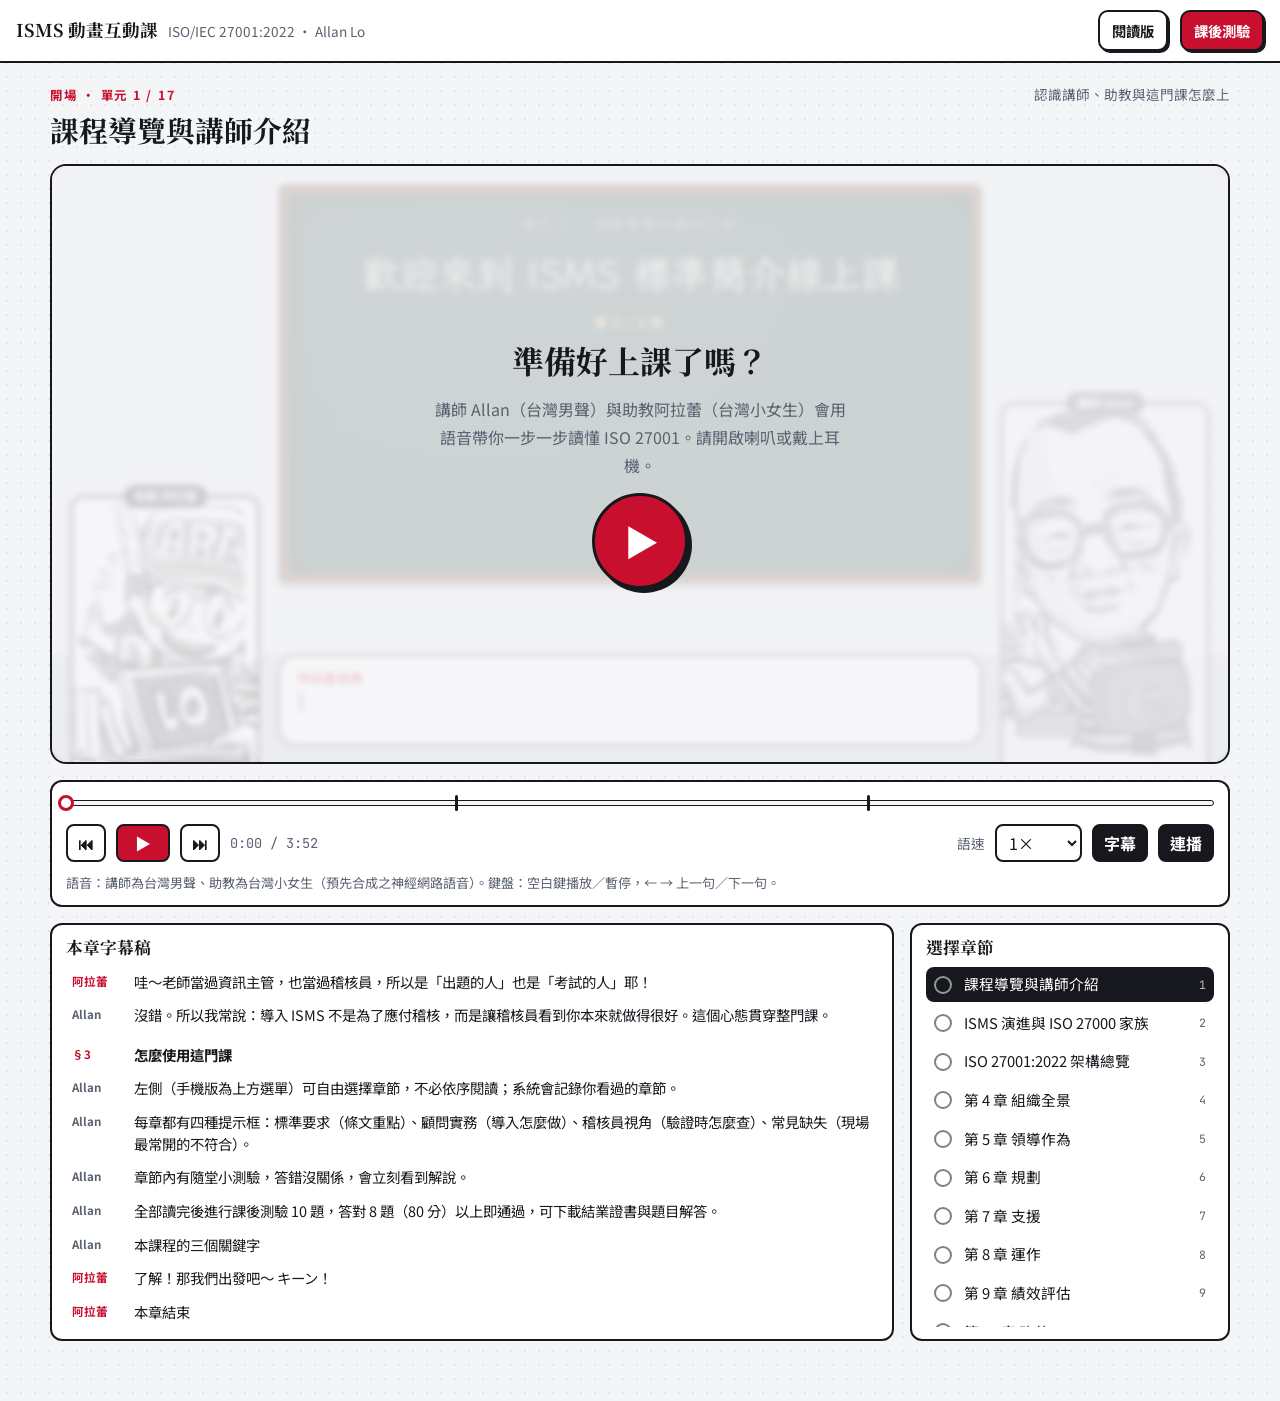
==== play.html @ ee37f7eb "新增動畫互動版：台灣男聲講師與小女生助教語音導讀 - play.html：教室舞台、黑板逐列動畫、角色說話動作與印章效果 - 預先合成 zh-TW 神經網路語音（講師 YunJhe、助教 HsiaoY" ====
<!doctype html>
<html lang="zh-Hant-TW">
<head>
<meta charset="utf-8">
<meta name="viewport" content="width=device-width, initial-scale=1, viewport-fit=cover">
<title>ISMS 動畫互動課</title>
<meta name="description" content="ISO/IEC 27001:2022 動畫互動課：Allan 講師（台灣男聲）與助教阿拉蕾（台灣小女生）語音導讀，黑板動畫逐步講解，含隨堂測驗。">
<link rel="preconnect" href="https://fonts.googleapis.com">
<link rel="preconnect" href="https://fonts.gstatic.com" crossorigin>
<link rel="stylesheet" href="https://fonts.googleapis.com/css2?family=Noto+Sans+TC:wght@400;500;700&family=Noto+Serif+TC:wght@700;900&family=LXGW+WenKai+TC&family=JetBrains+Mono:wght@500;700&display=swap">
<link rel="stylesheet" href="css/style.css">
<link rel="stylesheet" href="css/play.css">
</head>
<body>
<header class="topbar">
  <a class="brand" href="index.html"><b>ISMS 動畫互動課</b><span>ISO/IEC 27001:2022 · Allan Lo</span></a>
  <div class="grow"></div>
  <a class="btn small" href="index.html" id="readLink">閱讀版</a>
  <a class="btn small primary" href="index.html#quiz" id="quizLink">課後測驗</a>
</header>
<main class="play-main">
  <div class="play-wrap">
    <div class="play-head">
      <div><div class="eyebrow" id="chapEyebrow">單元</div><h1 id="chapTitle">載入中…</h1></div>
      <span class="note" id="chapSub"></span>
    </div>

    <section class="stage" id="stage" aria-label="動畫教室">
      <div class="actor R quiet" id="actorR">
        <span class="name">助教 阿拉蕾</span>
        <div class="frame"><img src="assets/arale.webp" alt="助教阿拉蕾" width="375" height="540"></div>
        <div class="waves" aria-hidden="true"><i></i><i></i><i></i></div>
      </div>
      <div class="board" id="board" aria-live="polite"></div>
      <div class="actor A quiet" id="actorA">
        <span class="name">講師 Allan</span>
        <div class="frame"><img src="assets/allan.webp" alt="Allan 講師" width="570" height="1000"></div>
        <div class="waves" aria-hidden="true"><i></i><i></i><i></i></div>
      </div>
      <div class="bubble-zone"><div class="speech R" id="speech"><span class="who" id="speechWho">阿拉蕾</span><span class="txt" id="speechTxt"></span></div></div>
      <div class="cover" id="cover">
        <h2 id="coverTitle">準備好上課了嗎？</h2>
        <p id="coverText">講師 Allan（台灣男聲）與助教阿拉蕾（台灣小女生）會用語音帶你一步一步讀懂 ISO 27001。請開啟喇叭或戴上耳機。</p>
        <button class="big-play" id="coverPlay" aria-label="開始播放">▶</button>
      </div>
    </section>

    <section class="controls" aria-label="播放控制">
      <div class="timeline" id="timeline" role="slider" aria-label="播放進度" tabindex="0" aria-valuemin="0" aria-valuemax="100" aria-valuenow="0">
        <div class="track"></div><div class="fill" id="tlFill"></div><div id="tlTicks"></div><div class="knob" id="tlKnob"></div>
      </div>
      <div class="ctl-row">
        <button class="ctl" id="btnPrev" title="上一句（←）" aria-label="上一句">⏮</button>
        <button class="ctl play" id="btnPlay" title="播放／暫停（空白鍵）" aria-label="播放">▶</button>
        <button class="ctl" id="btnNext" title="下一句（→）" aria-label="下一句">⏭</button>
        <span class="time" id="timeText">0:00 / 0:00</span>
        <span class="grow"></span>
        <label class="hide-sm note" for="speed">語速</label>
        <select id="speed" aria-label="語速"><option value="0.8">0.8×</option><option value="1" selected>1×</option><option value="1.25">1.25×</option><option value="1.5">1.5×</option><option value="1.75">1.75×</option></select>
        <button class="ctl on" id="btnSub" aria-pressed="true" title="字幕">字幕</button>
        <button class="ctl on" id="btnAuto" aria-pressed="true" title="自動播放下一章">連播</button>
      </div>
      <p class="mode-note" id="modeNote"></p>
    </section>

    <div class="lower">
      <section class="panel"><h2>本章字幕稿</h2><div class="transcript" id="transcript"></div></section>
      <section class="panel"><h2>選擇章節</h2><div class="chap-list" id="chapList"></div></section>
    </div>
  </div>
</main>

<script src="js/content-1.js"></script>
<script src="js/content-2.js"></script>
<script src="js/content-3.js"></script>
<script src="js/play-script.js"></script>
<script src="audio/cues.js"></script>
<script src="js/play.js"></script>
</body>
</html>
---- css/style.css ----
/* 版面：左側章節目錄 + 右側課程內容；手機版目錄收合為抽屜。
   風格：漫畫分鏡框（墨線、網點）+ 驗證印章紅。 */
:root {
  --paper: #f4f5f7;
  --surface: #ffffff;
  --ink: #16181d;
  --muted: #5a6170;
  --rule: #d7dbe2;
  --dots: rgba(22, 24, 29, 0.07);
  --seal: #c8102e;
  --seal-soft: #fbe9ec;
  --teal: #0d6e66;
  --teal-soft: #e3f3f1;
  --amber: #a85107;
  --amber-soft: #fbf0e3;
  --indigo: #3a35a0;
  --indigo-soft: #ebeafb;
  --ok: #157a3c;
  --ok-soft: #e4f4ea;
  --bubble-a: #ffffff;
  --bubble-r: #fff4f6;
  --font-body: "Noto Sans TC", "PingFang TC", "Microsoft JhengHei", system-ui, sans-serif;
  --font-display: "Noto Serif TC", "Songti TC", "PMingLiU", serif;
  --font-hand: "LXGW WenKai TC", "Noto Sans TC", "Microsoft JhengHei", sans-serif;
  --font-mono: "JetBrains Mono", ui-monospace, Menlo, Consolas, monospace;
  --radius: 10px;
  --side: 300px;
  --top: env(safe-area-inset-top, 0px);
}
@media (prefers-color-scheme: dark) {
  :root:not([data-theme="light"]) {
    --paper: #111317; --surface: #1a1d23; --ink: #eceef2; --muted: #a2a9b6; --rule: #2e333c;
    --dots: rgba(236, 238, 242, 0.05);
    --seal: #ff5b6f; --seal-soft: #3a1b21; --teal: #3fcfbf; --teal-soft: #142e2c;
    --amber: #f5a524; --amber-soft: #352816; --indigo: #a9b2ff; --indigo-soft: #23244a;
    --ok: #4ade80; --ok-soft: #15301f; --bubble-a: #20242b; --bubble-r: #2b1f24;
    color-scheme: dark;
  }
}
:root[data-theme="dark"] {
  --paper: #111317; --surface: #1a1d23; --ink: #eceef2; --muted: #a2a9b6; --rule: #2e333c;
  --dots: rgba(236, 238, 242, 0.05);
  --seal: #ff5b6f; --seal-soft: #3a1b21; --teal: #3fcfbf; --teal-soft: #142e2c;
  --amber: #f5a524; --amber-soft: #352816; --indigo: #a9b2ff; --indigo-soft: #23244a;
  --ok: #4ade80; --ok-soft: #15301f; --bubble-a: #20242b; --bubble-r: #2b1f24;
  color-scheme: dark;
}

* { box-sizing: border-box; }
[hidden] { display: none !important; }
html, body { margin: 0; }
body {
  background: var(--paper);
  background-image: radial-gradient(var(--dots) 1px, transparent 1.2px);
  background-size: 14px 14px;
  color: var(--ink);
  font: 16px/1.75 var(--font-body);
  -webkit-text-size-adjust: 100%;
}
a { color: var(--seal); }
img { max-width: 100%; }
button { font: inherit; color: inherit; }
:focus-visible { outline: 3px solid var(--seal); outline-offset: 2px; }
h1, h2, h3 { font-family: var(--font-display); text-wrap: balance; line-height: 1.3; margin: 0; }
.mono { font-family: var(--font-mono); font-variant-numeric: tabular-nums; }

/* 頂部列 */
.topbar {
  position: sticky; top: var(--top); z-index: 30;
  display: flex; align-items: center; gap: 12px;
  padding: 10px 16px; background: var(--surface); border-bottom: 2px solid var(--ink);
}
.brand { display: flex; align-items: baseline; gap: 10px; min-width: 0; text-decoration: none; color: var(--ink); }
.brand b { font-family: var(--font-display); font-size: 1.1rem; white-space: nowrap; }
.brand span { color: var(--muted); font-size: .85rem; white-space: nowrap; overflow: hidden; text-overflow: ellipsis; }
.topbar .grow { flex: 1; }
.progress { display: flex; align-items: center; gap: 8px; font-size: .85rem; color: var(--muted); }
.progress .bar { width: 120px; height: 8px; border: 1.5px solid var(--ink); border-radius: 99px; overflow: hidden; background: var(--paper); }
.progress .bar i { display: block; height: 100%; background: var(--seal); width: 0; transition: width .4s; }
.topbar .btn, .menu-btn { white-space: nowrap; }
.menu-btn { display: none; border: 2px solid var(--ink); background: var(--surface); border-radius: 8px; padding: 4px 10px; cursor: pointer; }

/* 主框架 */
.shell { display: grid; grid-template-columns: var(--side) minmax(0, 1fr); min-height: calc(100vh - 56px); }
.side {
  border-right: 2px solid var(--ink); background: var(--surface);
  padding: 16px 12px 40px; position: sticky; top: calc(var(--top) + 56px);
  height: calc(100vh - 56px - var(--top)); overflow-y: auto;
}
.side h4 { margin: 18px 8px 6px; font-size: .75rem; letter-spacing: .12em; color: var(--muted); font-weight: 700; }
.side h4:first-child { margin-top: 0; }
.nav-item {
  display: grid; grid-template-columns: 22px minmax(0, 1fr) auto; gap: 8px; align-items: center;
  width: 100%; text-align: left; padding: 7px 8px; border: 0; background: none; border-radius: 8px;
  cursor: pointer; font-size: .92rem; line-height: 1.4;
}
.nav-item:hover { background: var(--paper); }
.nav-item[aria-current="true"] { background: var(--ink); color: var(--surface); }
.nav-item .dot { width: 18px; height: 18px; border-radius: 50%; border: 2px solid currentColor; display: grid; place-items: center; font-size: 11px; opacity: .55; }
.nav-item.done .dot { background: var(--ok); border-color: var(--ok); color: #fff; opacity: 1; }
.nav-item small { color: var(--muted); font-family: var(--font-mono); font-size: .72rem; }
.nav-item[aria-current="true"] small { color: inherit; opacity: .7; }
.nav-quiz { margin-top: 14px; border: 2px solid var(--seal); color: var(--seal); font-weight: 700; }
.nav-quiz[aria-current="true"] { background: var(--seal); color: #fff; border-color: var(--seal); }

.main { min-width: 0; padding-inline: 16px; padding-block: 28px 80px; }
.wrap { max-width: 880px; margin: 0 auto; display: grid; gap: 28px; }

/* 首頁 hero */
.hero {
  position: relative; display: grid; grid-template-columns: 170px minmax(0, 1fr) 220px; gap: 20px; align-items: end;
  background: var(--surface); border: 2.5px solid var(--ink); border-radius: 14px; padding: 24px 22px 0; overflow: hidden;
}
.hero .who { display: grid; justify-items: center; gap: 4px; }
.hero .who img { display: block; background: #fff; border: 2px solid var(--ink); border-bottom: 0; border-radius: 12px 12px 0 0; }
.hero .who figcaption { font-size: .8rem; color: var(--muted); padding-bottom: 8px; order: -1; font-family: var(--font-hand); }
.hero .copy { padding-bottom: 26px; display: grid; gap: 12px; }
.eyebrow { font-size: .78rem; letter-spacing: .14em; color: var(--seal); font-weight: 700; }
.hero h1 { font-size: clamp(1.6rem, 3.6vw, 2.4rem); }
.hero p { margin: 0; color: var(--muted); }
.stats { display: flex; flex-wrap: wrap; gap: 8px 18px; font-size: .9rem; }
.stats b { font-family: var(--font-mono); font-size: 1.1rem; }
.btn {
  display: inline-flex; align-items: center; justify-content: center; gap: 6px;
  padding: 10px 18px; border-radius: 10px; border: 2px solid var(--ink); background: var(--surface);
  cursor: pointer; font-weight: 700; text-decoration: none; color: var(--ink); box-shadow: 3px 3px 0 var(--ink);
  transition: transform .08s, box-shadow .08s;
}
.btn:hover { transform: translate(-1px, -1px); box-shadow: 4px 4px 0 var(--ink); }
.btn:active { transform: translate(2px, 2px); box-shadow: 1px 1px 0 var(--ink); }
.btn.primary { background: var(--seal); border-color: var(--ink); color: #fff; }
.btn.small { padding: 6px 12px; font-size: .9rem; box-shadow: 2px 2px 0 var(--ink); }
.btn:disabled { opacity: .5; cursor: not-allowed; }
.row { display: flex; flex-wrap: wrap; gap: 12px; align-items: center; }

.grid-cards { display: grid; grid-template-columns: repeat(auto-fill, minmax(240px, 1fr)); gap: 14px; }
.card {
  text-align: left; display: grid; gap: 6px; align-content: start;
  background: var(--surface); border: 2px solid var(--ink); border-radius: var(--radius); padding: 14px 16px;
  cursor: pointer; min-width: 0;
}
.card:hover { background: var(--paper); }
.card .meta { display: flex; justify-content: space-between; gap: 8px; font-size: .78rem; color: var(--muted); }
.card .meta .tag { color: var(--seal); font-weight: 700; letter-spacing: .08em; }
.card h3 { font-size: 1.05rem; }
.card p { margin: 0; font-size: .86rem; color: var(--muted); line-height: 1.55; }
.card.done { border-color: var(--ok); }
.card.done .meta span:last-child::before { content: "✓ 已讀 · "; color: var(--ok); font-weight: 700; }
.section-title { display: flex; align-items: baseline; justify-content: space-between; gap: 12px; flex-wrap: wrap; }
.section-title h2 { font-size: 1.35rem; }

/* 章節頁 */
.chapter-head { display: grid; gap: 8px; padding-bottom: 16px; border-bottom: 2.5px solid var(--ink); }
.chapter-head h1 { font-size: clamp(1.5rem, 3.2vw, 2.1rem); }
.chapter-head p { margin: 0; color: var(--muted); }
.toc { display: flex; flex-wrap: wrap; gap: 6px; }
.toc a { font-size: .82rem; text-decoration: none; color: var(--ink); border: 1.5px solid var(--rule); border-radius: 99px; padding: 2px 10px; background: var(--surface); }
.toc a:hover { border-color: var(--ink); }
.sec { display: grid; gap: 16px; scroll-margin-top: 80px; }
.sec > h2 { font-size: 1.3rem; display: flex; gap: 10px; align-items: baseline; }
.sec > h2 .no { font-family: var(--font-mono); font-size: .8rem; color: var(--surface); background: var(--ink); padding: 1px 7px; border-radius: 5px; position: relative; top: -3px; }
.p { margin: 0; max-width: 68ch; }
.list { margin: 0; padding-left: 1.3em; display: grid; gap: 6px; }

/* 對話 */
.say { display: grid; gap: 12px; align-items: end; grid-template-columns: 76px minmax(0, 1fr); }
.say.A { grid-template-columns: minmax(0, 1fr) 76px; }
.say .face {
  width: 76px; height: 100px; border: 2px solid var(--ink); border-radius: 10px; background: #fff; overflow: hidden; position: relative;
}
.say .face img { width: 100%; height: 100%; object-fit: cover; object-position: top center; display: block; }
.say .face b {
  position: absolute; left: 0; right: 0; bottom: 0; font-size: .68rem; text-align: center; background: var(--ink); color: #fff;
  font-family: var(--font-body); line-height: 1.6; font-weight: 700;
}
.say.A .face { order: 2; }
.say .bubble {
  position: relative; border: 2px solid var(--ink); border-radius: 16px; padding: 10px 16px; font-family: var(--font-hand);
  font-size: 1.05rem; line-height: 1.7; background: var(--bubble-a); justify-self: end; max-width: 62ch; margin-bottom: 14px;
}
.say.R .bubble { background: var(--bubble-r); justify-self: start; }
.say .bubble::after {
  content: ""; position: absolute; bottom: 10px; width: 14px; height: 14px; background: inherit;
  border: 2px solid var(--ink); border-top: 0; border-right: 0;
}
.say.A .bubble::after { right: -9px; transform: rotate(-135deg); }
.say.R .bubble::after { left: -9px; transform: rotate(45deg); }
.say .bubble b { color: var(--seal); }

/* 標準條文框 */
.std { border: 2px solid var(--ink); border-radius: var(--radius); background: var(--surface); overflow: hidden; }
.std header { display: flex; gap: 10px; align-items: center; padding: 8px 14px; background: var(--ink); color: var(--surface); font-weight: 700; font-size: .92rem; }
.std header .lbl { font-size: .7rem; letter-spacing: .14em; border: 1.5px solid currentColor; padding: 0 6px; border-radius: 4px; }
.std ol { margin: 0; padding: 12px 16px 12px 2.2em; display: grid; gap: 6px; }

/* 提示框 */
.tip { border: 2px solid var(--c); border-radius: var(--radius); background: var(--bg); padding: 12px 16px 14px; display: grid; gap: 6px; }
.tip .t { display: flex; gap: 8px; align-items: center; font-weight: 700; color: var(--c); }
.tip .t .lbl { font-size: .7rem; letter-spacing: .12em; background: var(--c); color: var(--surface); padding: 1px 8px; border-radius: 4px; }
.tip .t img { width: 28px; height: 28px; border-radius: 50%; object-fit: cover; object-position: top; border: 1.5px solid var(--c); background: #fff; }
.tip .body ul, .tip .body ol { margin: 4px 0 0; padding-left: 1.3em; display: grid; gap: 4px; }
.tip.consult { --c: var(--teal); --bg: var(--teal-soft); }
.tip.audit { --c: var(--seal); --bg: var(--seal-soft); }
.tip.ng { --c: var(--amber); --bg: var(--amber-soft); }
.tip.key { --c: var(--indigo); --bg: var(--indigo-soft); }

/* 表格 */
.tbl { overflow-x: auto; border: 2px solid var(--ink); border-radius: var(--radius); background: var(--surface); }
.tbl table { border-collapse: collapse; width: 100%; font-size: .92rem; line-height: 1.55; }
.tbl th, .tbl td { text-align: left; vertical-align: top; padding: 8px 12px; border-bottom: 1px solid var(--rule); }
.tbl th { background: var(--paper); font-weight: 700; white-space: nowrap; border-bottom: 2px solid var(--ink); }
.tbl tr:last-child td { border-bottom: 0; }
.tbl td:first-child { font-weight: 600; }
.tbl.ctrl td:first-child { font-family: var(--font-mono); white-space: nowrap; font-weight: 700; }
.chip { display: inline-block; font-size: .68rem; font-weight: 700; padding: 0 6px; border-radius: 4px; background: var(--seal); color: #fff; margin-left: 6px; vertical-align: 2px; letter-spacing: .05em; font-family: var(--font-body); }

/* 隨堂測驗 */
.check { border: 2px dashed var(--ink); border-radius: var(--radius); padding: 14px 16px; display: grid; gap: 10px; background: var(--surface); }
.check .q { font-weight: 700; display: flex; gap: 8px; }
.check .q .lbl { flex: none; font-size: .7rem; letter-spacing: .1em; background: var(--ink); color: var(--surface); padding: 2px 8px; border-radius: 4px; height: fit-content; margin-top: 3px; }
.opts { display: grid; gap: 8px; }
.opt {
  text-align: left; border: 2px solid var(--rule); background: var(--surface); border-radius: 8px; padding: 8px 12px; cursor: pointer;
  display: grid; grid-template-columns: 26px minmax(0, 1fr); gap: 8px; align-items: start; line-height: 1.5;
}
.opt:hover { border-color: var(--ink); }
.opt .k { font-family: var(--font-mono); font-weight: 700; width: 24px; height: 24px; border: 1.5px solid currentColor; border-radius: 50%; display: grid; place-items: center; font-size: .78rem; }
.opt.sel { border-color: var(--ink); background: var(--paper); }
.opt.right { border-color: var(--ok); background: var(--ok-soft); }
.opt.wrong { border-color: var(--seal); background: var(--seal-soft); }
.exp { padding: 10px 12px; border-radius: 8px; background: var(--paper); font-size: .92rem; }
.exp b.ok { color: var(--ok); }
.exp b.no { color: var(--seal); }

.pager { display: flex; justify-content: space-between; gap: 12px; flex-wrap: wrap; padding-top: 20px; border-top: 2px solid var(--ink); }
.pager .btn { max-width: 100%; }

/* 測驗 */
.quiz-intro { display: grid; grid-template-columns: 120px minmax(0, 1fr); gap: 18px; align-items: center; background: var(--surface); border: 2.5px solid var(--ink); border-radius: 14px; padding: 18px; }
.quiz-intro img { border: 2px solid var(--ink); border-radius: 10px; background: #fff; display: block; }
.qcard { background: var(--surface); border: 2px solid var(--ink); border-radius: var(--radius); padding: 16px; display: grid; gap: 10px; }
.qcard .qn { font-family: var(--font-mono); font-size: .8rem; color: var(--muted); }
.qcard .qq { font-weight: 700; font-size: 1.02rem; }
.result { border: 3px solid var(--c); background: var(--bg); border-radius: 14px; padding: 18px; display: grid; grid-template-columns: 110px minmax(0, 1fr); gap: 16px; align-items: center; }
.result.pass { --c: var(--ok); --bg: var(--ok-soft); }
.result.fail { --c: var(--seal); --bg: var(--seal-soft); }
.result img { border: 2px solid var(--ink); border-radius: 10px; background: #fff; display: block; }
.result h2 { color: var(--c); }
.score { font-family: var(--font-mono); font-size: 2.4rem; font-weight: 700; line-height: 1; }

.form { background: var(--surface); border: 2px solid var(--ink); border-radius: var(--radius); padding: 18px; display: grid; gap: 14px; }
.fgrid { display: grid; grid-template-columns: repeat(2, minmax(0, 1fr)); gap: 12px 16px; }
.field { display: grid; gap: 4px; min-width: 0; }
.field label { font-weight: 700; font-size: .9rem; }
.field label i { color: var(--seal); font-style: normal; }
.field input { font: inherit; padding: 9px 12px; border: 2px solid var(--rule); border-radius: 8px; background: var(--paper); color: var(--ink); width: 100%; }
.field input:focus { border-color: var(--ink); outline: none; }
.field input[aria-invalid="true"] { border-color: var(--seal); }
.field .err { color: var(--seal); font-size: .8rem; min-height: 1.2em; }
.cert-box { background: var(--surface); border: 2px solid var(--ink); border-radius: var(--radius); padding: 16px; display: grid; gap: 14px; }
.cert-box img { width: 100%; border: 1px solid var(--rule); display: block; background: #fff; }
.note { font-size: .85rem; color: var(--muted); margin: 0; }
.answers { display: grid; gap: 12px; }
.ans { border: 2px solid var(--rule); border-radius: var(--radius); padding: 12px 14px; background: var(--surface); display: grid; gap: 6px; }
.ans .qq { font-weight: 700; }
.ans ol { margin: 0; padding-left: 1.6em; list-style: upper-alpha; }
.ans li.correct { color: var(--ok); font-weight: 700; }
.ans li.mine:not(.correct) { color: var(--seal); text-decoration: line-through; }
.review-list { display: flex; flex-wrap: wrap; gap: 8px; }

#printArea { display: none; }

/* 手機版 */
@media (max-width: 900px) {
  .shell { grid-template-columns: minmax(0, 1fr); }
  .menu-btn { display: inline-block; }
  .side {
    position: fixed; z-index: 40; left: 0; top: calc(var(--top) + 54px); bottom: 0; height: auto; width: min(320px, 86vw);
    transform: translateX(-102%); transition: transform .25s; box-shadow: 8px 0 0 rgba(0,0,0,.08);
  }
  body.nav-open .side { transform: none; }
  .progress .bar { width: 64px; }
  .brand span { display: none; }
}
@media (max-width: 720px) {
  .hero { grid-template-columns: 1fr 1fr; padding-top: 18px; }
  .hero .copy { grid-column: 1 / -1; grid-row: 1; padding-bottom: 6px; }
  .hero .who img { max-height: 220px; width: auto; }
  .say { grid-template-columns: 58px minmax(0, 1fr); gap: 8px; }
  .say.A { grid-template-columns: minmax(0, 1fr) 58px; }
  .say .face { width: 58px; height: 78px; }
  .say .bubble { font-size: 1rem; }
  .fgrid { grid-template-columns: 1fr; }
  .quiz-intro, .result { grid-template-columns: 80px minmax(0, 1fr); }
  .progress { display: none; }
}
@media (prefers-reduced-motion: reduce) {
  * { transition: none !important; animation: none !important; }
}

/* 列印：只印證書與題解 */
@media print {
  body { background: #fff; color: #000; }
  .topbar, .shell { display: none !important; }
  #printArea { display: block !important; }
  #printArea img { width: 100%; page-break-after: always; }
  #printArea h2 { font-size: 16pt; margin: 0 0 8pt; }
  #printArea .pq { page-break-inside: avoid; margin-bottom: 10pt; font-size: 11pt; }
}
---- css/play.css ----
/* 動畫互動版：教室舞台（黑板 + 左阿拉蕾 + 右 Allan + 對話泡泡），下方播放控制列。
   沿用 style.css 的色彩與字體 token；黑板固定為深綠色系（兩種主題皆同）。 */
:root {
  --board: #1d3b33;
  --board-edge: #6b4a2b;
  --chalk: #f3f1e8;
  --chalk-dim: rgba(243, 241, 232, 0.42);
  --chalk-yellow: #ffe27a;
  --chalk-pink: #ff9db0;
  --chalk-cyan: #8fe3d6;
  --wall: #e9ecf1;
  --floor: #c9ced8;
}
@media (prefers-color-scheme: dark) {
  :root:not([data-theme="light"]) { --wall: #1c2027; --floor: #2a2f38; }
}
:root[data-theme="dark"] { --wall: #1c2027; --floor: #2a2f38; }

.play-main { padding-inline: 16px; padding-block: 20px 60px; }
.play-wrap { max-width: 1180px; margin: 0 auto; display: grid; gap: 16px; }
.play-head { display: flex; flex-wrap: wrap; align-items: baseline; justify-content: space-between; gap: 8px 16px; }
.play-head h1 { font-size: clamp(1.3rem, 2.6vw, 1.8rem); }
.play-head .eyebrow { margin-bottom: 4px; }

/* 舞台 */
.stage {
  position: relative; overflow: hidden; border: 2.5px solid var(--ink); border-radius: 16px;
  background:
    linear-gradient(to bottom, transparent 82%, var(--floor) 82%),
    radial-gradient(var(--dots) 1.2px, transparent 1.4px) 0 0 / 12px 12px,
    var(--wall);
  display: grid; grid-template-columns: 190px minmax(0, 1fr) 210px; grid-template-rows: minmax(0, 1fr) auto;
  gap: 0 18px; padding: 18px 18px 0; min-height: 600px;
}
.board {
  grid-column: 2; grid-row: 1; position: relative; min-width: 0;
  background: radial-gradient(ellipse at 30% 20%, rgba(255,255,255,.06), transparent 60%), var(--board);
  border: 10px solid var(--board-edge); border-radius: 8px; box-shadow: inset 0 0 40px rgba(0,0,0,.35), 0 6px 0 rgba(0,0,0,.15);
  color: var(--chalk); font-family: var(--font-hand); padding: 18px 22px; height: 400px; overflow-y: auto; overflow-x: hidden;
  scrollbar-color: var(--chalk-dim) transparent;
}
.board::after { /* 粉筆槽 */
  content: ""; position: sticky; display: block; bottom: -18px; height: 0;
}
.board-inner { display: grid; gap: 10px; animation: chalkIn .45s ease-out; }
@keyframes chalkIn { from { opacity: 0; clip-path: inset(0 100% 0 0); } to { opacity: 1; clip-path: inset(0 0 0 0); } }
.board .b-tag { font-family: var(--font-body); font-size: .72rem; letter-spacing: .16em; color: var(--chalk-yellow); font-weight: 700; }
.board h2 { font-family: var(--font-hand); font-size: 1.55rem; color: var(--chalk); font-weight: 400; line-height: 1.35; }
.board h3 { font-family: var(--font-hand); font-size: 1.25rem; color: var(--chalk-yellow); font-weight: 400; margin: 0; }
.board p { margin: 0; font-size: 1.12rem; line-height: 1.7; }
.board b { color: var(--chalk-yellow); font-weight: 400; }
.board a { color: var(--chalk-cyan); }
.board ul, .board ol { margin: 0; padding-left: 1.4em; display: grid; gap: 6px; font-size: 1.08rem; line-height: 1.6; }
.rows > * { transition: opacity .3s, color .3s; }
.rows > .future { opacity: .18; }
.rows > .now { color: var(--chalk-yellow); }
.rows > .now b { color: var(--chalk-pink); }
.btable { width: 100%; border-collapse: collapse; font-size: .98rem; line-height: 1.5; }
.btable th { text-align: left; color: var(--chalk-cyan); font-weight: 400; border-bottom: 2px dashed var(--chalk-dim); padding: 4px 8px; }
.btable td { border-bottom: 1px dashed rgba(243,241,232,.18); padding: 5px 8px; vertical-align: top; }
.btable tr.future td { opacity: .18; }
.btable tr.now td { color: var(--chalk-yellow); background: rgba(255, 226, 122, .08); }
.btable tr.now td b { color: var(--chalk-pink); }
.btable td.id { font-family: var(--font-mono); white-space: nowrap; }
.new-chip { font-family: var(--font-body); font-size: .66rem; background: var(--chalk-pink); color: #2a0f16; padding: 0 5px; border-radius: 3px; margin-left: 6px; vertical-align: 2px; }
.btip { border: 2px dashed var(--c); border-radius: 10px; padding: 12px 14px; display: grid; gap: 8px; }
.btip .bt { color: var(--c); font-size: 1.2rem; }
.btip ul, .btip ol { font-size: 1.02rem; }
.btip.consult { --c: var(--chalk-cyan); } .btip.audit { --c: var(--chalk-pink); } .btip.ng { --c: #ffc27a; } .btip.key { --c: var(--chalk-yellow); }
.title-card { min-height: 100%; display: grid; place-content: center; text-align: center; gap: 12px; }
.title-card .chap { font-family: var(--font-body); color: var(--chalk-dim); letter-spacing: .14em; font-size: .85rem; }
.title-card h2 { font-size: clamp(1.6rem, 3.4vw, 2.4rem); }

/* 印章 */
.seal {
  position: absolute; right: 18px; top: 14px; width: 92px; height: 92px; border-radius: 50%;
  border: 4px solid #e2465c; color: #e2465c; display: grid; place-content: center; text-align: center;
  font-family: var(--font-display); font-weight: 900; font-size: .9rem; line-height: 1.2; transform: rotate(-14deg);
  animation: stamp .5s cubic-bezier(.2, 1.6, .4, 1) both; pointer-events: none; background: rgba(29,59,51,.6);
}
@keyframes stamp { from { transform: rotate(-14deg) scale(2.4); opacity: 0; } to { transform: rotate(-14deg) scale(1); opacity: .95; } }

/* 隨堂測驗 */
.bq { display: grid; gap: 12px; }
.bq .opts { gap: 10px; }
.bq .opt { background: rgba(0,0,0,.18); border: 2px solid var(--chalk-dim); color: var(--chalk); font-family: var(--font-hand); font-size: 1.08rem; }
.bq .opt:hover:not(:disabled) { border-color: var(--chalk); background: rgba(255,255,255,.06); }
.bq .opt:disabled { cursor: default; }
.bq .opt.right { border-color: #7ee2a0; background: rgba(126,226,160,.16); color: #c9f5d7; }
.bq .opt.wrong { border-color: var(--chalk-pink); background: rgba(255,157,176,.14); color: #ffd3dc; }
.bq .hint { color: var(--chalk-yellow); font-size: .95rem; }
.end-card { display: grid; gap: 14px; place-content: center; text-align: center; min-height: 100%; }
.end-card .row { justify-content: center; }

/* 角色 */
.actor { grid-row: 1 / 3; align-self: end; position: relative; display: grid; justify-items: center; z-index: 2; transition: opacity .3s, transform .3s; }
.actor.R { grid-column: 1; animation: enterL .7s cubic-bezier(.2, 1.4, .4, 1) both; }
.actor.A { grid-column: 3; animation: enterR .7s cubic-bezier(.2, 1.4, .4, 1) .15s both; }
@keyframes enterL { from { transform: translateX(-140%); } to { transform: none; } }
@keyframes enterR { from { transform: translateX(140%); } to { transform: none; } }
.actor .frame {
  background: #fff; border: 3px solid var(--ink); border-bottom: 0; border-radius: 14px 14px 0 0; overflow: hidden;
  width: 100%; transform-origin: 50% 100%; animation: breathe 4s ease-in-out infinite;
}
.actor .frame img { display: block; width: 100%; height: auto; }
.actor .name { position: absolute; top: -10px; z-index: 3; font-size: .78rem; font-weight: 700; background: var(--ink); color: var(--surface); padding: 1px 10px; border-radius: 99px; white-space: nowrap; }
.actor.quiet { opacity: .72; }
.actor.quiet .frame { filter: saturate(0) brightness(.97); }
.actor.talk .frame { animation: talk .42s ease-in-out infinite alternate; border-color: var(--seal); }
.actor.talk .name { background: var(--seal); color: #fff; }
.actor .waves { position: absolute; top: 18%; width: 36px; height: 60px; opacity: 0; pointer-events: none; }
.actor.R .waves { right: -26px; } .actor.A .waves { left: -26px; transform: scaleX(-1); }
.actor.talk .waves { opacity: 1; }
.waves i { position: absolute; left: 0; height: 3px; background: var(--seal); border-radius: 3px; transform-origin: left center; animation: wave .6s ease-in-out infinite alternate; }
.waves i:nth-child(1) { top: 10px; width: 22px; transform: rotate(-28deg); }
.waves i:nth-child(2) { top: 28px; width: 30px; animation-delay: .15s; }
.waves i:nth-child(3) { top: 46px; width: 22px; transform: rotate(28deg); animation-delay: .3s; }
@keyframes wave { from { opacity: .3; } to { opacity: 1; } }
@keyframes breathe { 50% { transform: scale(1.012); } }
@keyframes talk { from { transform: translateY(0) rotate(0); } to { transform: translateY(-5px) rotate(-.6deg); } }
.actor.hop .frame { animation: hop .7s cubic-bezier(.3, 1.6, .5, 1); }
@keyframes hop { 30% { transform: translateY(-34px) rotate(-4deg); } 60% { transform: translateY(0) rotate(2deg); } 80% { transform: translateY(-10px); } }
.actor.shake .frame { animation: shake .5s; }
@keyframes shake { 20%, 60% { transform: translateX(-8px) rotate(-2deg); } 40%, 80% { transform: translateX(8px) rotate(2deg); } }
.actor.nod .frame { animation: nod .8s; }
@keyframes nod { 30% { transform: rotate(2deg) translateY(4px); } 60% { transform: rotate(-1deg); } }

/* 對話泡泡 */
.bubble-zone { grid-column: 2; grid-row: 2; padding: 14px 0 16px; min-width: 0; }
.speech {
  position: relative; border: 2.5px solid var(--ink); border-radius: 18px; background: var(--surface); padding: 12px 18px;
  font-family: var(--font-hand); font-size: 1.12rem; line-height: 1.65; min-height: 92px; max-height: 160px; overflow-y: auto;
}
.speech::before {
  content: ""; position: absolute; bottom: 22px; width: 18px; height: 18px; background: var(--surface);
  border: 2.5px solid var(--ink); border-top: 0; border-right: 0;
}
.speech.R::before { left: -11px; transform: rotate(45deg); }
.speech.A::before { right: -11px; transform: rotate(-135deg); }
.speech .who { font-family: var(--font-body); font-size: .74rem; font-weight: 700; letter-spacing: .1em; color: var(--seal); display: block; }
.speech b { color: var(--seal); }
.speech .caret { display: inline-block; width: 2px; height: 1em; background: var(--ink); vertical-align: -2px; margin-left: 2px; animation: blink .8s steps(1) infinite; }
@keyframes blink { 50% { opacity: 0; } }
.speech.nosub .txt { visibility: hidden; }

/* 開始遮罩 */
.cover {
  position: absolute; inset: 0; z-index: 10; display: grid; place-content: center; justify-items: center; gap: 14px; text-align: center;
  background: color-mix(in srgb, var(--paper) 82%, transparent); backdrop-filter: blur(3px); padding: 16px;
}
.cover h2 { font-size: clamp(1.4rem, 3vw, 2rem); }
.cover p { margin: 0; color: var(--muted); max-width: 46ch; }
.big-play {
  width: 96px; height: 96px; border-radius: 50%; border: 3px solid var(--ink); background: var(--seal); color: #fff; cursor: pointer;
  box-shadow: 4px 4px 0 var(--ink); display: grid; place-items: center; font-size: 2.2rem; padding-left: 8px;
}
.big-play:hover { transform: translate(-1px, -1px); box-shadow: 5px 5px 0 var(--ink); }

/* 控制列 */
.controls { display: grid; gap: 10px; background: var(--surface); border: 2px solid var(--ink); border-radius: 12px; padding: 10px 14px; }
.ctl-row { display: flex; flex-wrap: wrap; align-items: center; gap: 8px 10px; }
.ctl { border: 2px solid var(--ink); background: var(--surface); border-radius: 8px; min-width: 40px; height: 38px; padding: 0 10px; cursor: pointer; font-weight: 700; display: inline-grid; place-items: center; }
.ctl:hover { background: var(--paper); }
.ctl.on { background: var(--ink); color: var(--surface); }
.ctl.play { background: var(--seal); color: #fff; min-width: 54px; }
.ctl-row .grow { flex: 1; }
.time { font-family: var(--font-mono); font-size: .85rem; color: var(--muted); font-variant-numeric: tabular-nums; }
.ctl-row select { font: inherit; height: 38px; border: 2px solid var(--ink); border-radius: 8px; background: var(--surface); color: var(--ink); padding: 0 8px; }
.timeline { position: relative; height: 22px; cursor: pointer; touch-action: none; }
.timeline .track { position: absolute; left: 0; right: 0; top: 8px; height: 6px; border-radius: 99px; background: var(--paper); border: 1.5px solid var(--ink); }
.timeline .fill { position: absolute; left: 0; top: 8px; height: 6px; border-radius: 99px; background: var(--seal); width: 0; }
.timeline .tick { position: absolute; top: 3px; width: 3px; height: 16px; background: var(--ink); border-radius: 2px; transform: translateX(-1px); }
.timeline .knob { position: absolute; top: 3px; width: 16px; height: 16px; border-radius: 50%; background: var(--surface); border: 3px solid var(--seal); transform: translateX(-8px); }
.mode-note { font-size: .82rem; color: var(--muted); margin: 0; }

/* 字幕稿與章節 */
.lower { display: grid; grid-template-columns: minmax(0, 1fr) 320px; gap: 16px; align-items: start; }
.panel { background: var(--surface); border: 2px solid var(--ink); border-radius: 12px; padding: 12px 14px; display: grid; gap: 8px; min-width: 0; }
.panel h2 { font-size: 1.05rem; }
.transcript { max-height: 360px; overflow-y: auto; display: grid; gap: 2px; }
.tline { display: grid; grid-template-columns: 54px minmax(0, 1fr); gap: 8px; text-align: left; border: 0; background: none; padding: 5px 6px; border-radius: 6px; cursor: pointer; font-size: .9rem; line-height: 1.5; color: var(--ink); }
.tline:hover { background: var(--paper); }
.tline.cur { background: var(--seal-soft); }
.tline .tw { font-size: .72rem; font-weight: 700; color: var(--muted); padding-top: 2px; }
.tline.R .tw { color: var(--seal); }
.tline.sec { font-weight: 700; margin-top: 6px; }
.chap-list { display: grid; gap: 4px; max-height: 360px; overflow-y: auto; }

@media (max-width: 900px) {
  .stage { grid-template-columns: 84px minmax(0, 1fr) 92px; grid-template-rows: auto auto; gap: 0 8px; padding: 12px 12px 0; min-height: 0; }
  .board { grid-column: 1 / -1; height: 340px; border-width: 7px; padding: 14px 14px; margin-bottom: 4px; }
  .actor { grid-row: 2; }
  .actor .name { font-size: .66rem; padding: 0 6px; }
  .actor .waves { display: none; }
  .bubble-zone { grid-row: 2; align-self: end; padding: 8px 0 10px; }
  .speech { font-size: 1rem; min-height: 80px; max-height: 140px; padding: 8px 12px; }
  .lower { grid-template-columns: minmax(0, 1fr); }
  .board h2 { font-size: 1.3rem; }
  .seal { width: 70px; height: 70px; font-size: .72rem; right: 8px; top: 8px; }
}
@media (max-width: 480px) {
  .board { height: 300px; }
  .board p, .board ul, .board ol { font-size: 1rem; }
  .btable { font-size: .88rem; }
  .ctl-row .hide-sm { display: none; }
}
@media (prefers-reduced-motion: reduce) {
  .actor .frame, .board-inner, .seal, .actor { animation: none !important; }
}
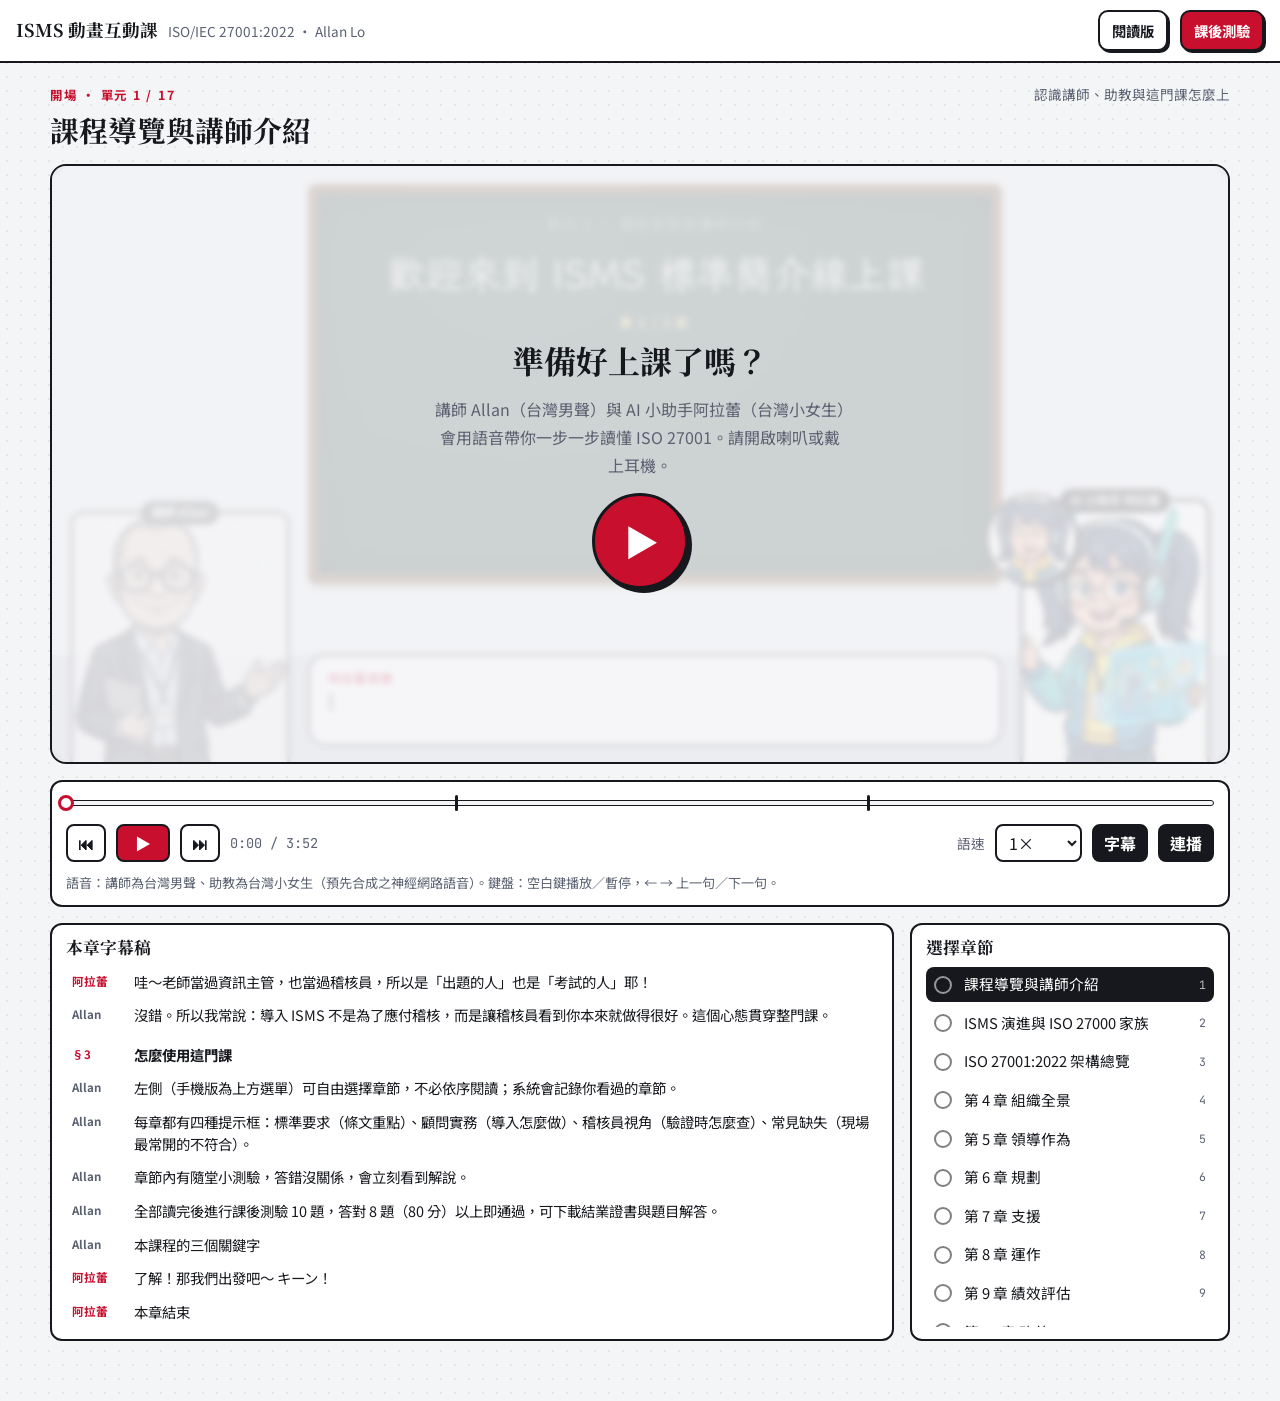
==== commit ba51f24c: "更換講師與助教角色設定：新半身像、全身像與表情包 - 講師 Allan、AI 小助手阿拉蕾改用新的角色設定圖，各裁出 8 種表情 - js/characters.js：依台詞內容自動挑選表情，閱讀版對" ====
--- a/play.html
+++ b/play.html
@@ -4,7 +4,7 @@
 <meta charset="utf-8">
 <meta name="viewport" content="width=device-width, initial-scale=1, viewport-fit=cover">
 <title>ISMS 動畫互動課</title>
-<meta name="description" content="ISO/IEC 27001:2022 動畫互動課：Allan 講師（台灣男聲）與助教阿拉蕾（台灣小女生）語音導讀，黑板動畫逐步講解，含隨堂測驗。">
+<meta name="description" content="ISO/IEC 27001:2022 動畫互動課：Allan 講師（台灣男聲）與 AI 小助手阿拉蕾（台灣小女生）語音導讀，黑板動畫逐步講解，含隨堂測驗。">
 <link rel="preconnect" href="https://fonts.googleapis.com">
 <link rel="preconnect" href="https://fonts.gstatic.com" crossorigin>
 <link rel="stylesheet" href="https://fonts.googleapis.com/css2?family=Noto+Sans+TC:wght@400;500;700&family=Noto+Serif+TC:wght@700;900&family=LXGW+WenKai+TC&family=JetBrains+Mono:wght@500;700&display=swap">
@@ -26,21 +26,23 @@
     </div>
 
     <section class="stage" id="stage" aria-label="動畫教室">
-      <div class="actor R quiet" id="actorR">
-        <span class="name">助教 阿拉蕾</span>
-        <div class="frame"><img src="assets/arale.webp" alt="助教阿拉蕾" width="375" height="540"></div>
+      <div class="actor A quiet" id="actorA">
+        <span class="name">講師 Allan</span>
+        <div class="frame"><img src="assets/allan.webp" alt="Allan 講師" width="560" height="651"></div>
+        <div class="mood" id="moodA" hidden><img alt=""></div>
         <div class="waves" aria-hidden="true"><i></i><i></i><i></i></div>
       </div>
       <div class="board" id="board" aria-live="polite"></div>
-      <div class="actor A quiet" id="actorA">
-        <span class="name">講師 Allan</span>
-        <div class="frame"><img src="assets/allan.webp" alt="Allan 講師" width="570" height="1000"></div>
+      <div class="actor R quiet" id="actorR">
+        <span class="name">AI 小助手 阿拉蕾</span>
+        <div class="frame"><img src="assets/arale.webp" alt="AI 小助手阿拉蕾" width="440" height="623"></div>
+        <div class="mood" id="moodR" hidden><img alt=""></div>
         <div class="waves" aria-hidden="true"><i></i><i></i><i></i></div>
       </div>
-      <div class="bubble-zone"><div class="speech R" id="speech"><span class="who" id="speechWho">阿拉蕾</span><span class="txt" id="speechTxt"></span></div></div>
+      <div class="bubble-zone"><div class="speech A" id="speech"><span class="who" id="speechWho">阿拉蕾</span><span class="txt" id="speechTxt"></span></div></div>
       <div class="cover" id="cover">
         <h2 id="coverTitle">準備好上課了嗎？</h2>
-        <p id="coverText">講師 Allan（台灣男聲）與助教阿拉蕾（台灣小女生）會用語音帶你一步一步讀懂 ISO 27001。請開啟喇叭或戴上耳機。</p>
+        <p id="coverText">講師 Allan（台灣男聲）與 AI 小助手阿拉蕾（台灣小女生）會用語音帶你一步一步讀懂 ISO 27001。請開啟喇叭或戴上耳機。</p>
         <button class="big-play" id="coverPlay" aria-label="開始播放">▶</button>
       </div>
     </section>
@@ -70,6 +72,7 @@
   </div>
 </main>
 
+<script src="js/characters.js"></script>
 <script src="js/content-1.js"></script>
 <script src="js/content-2.js"></script>
 <script src="js/content-3.js"></script>
--- a/css/style.css
+++ b/css/style.css
@@ -108,7 +108,7 @@
 
 /* 首頁 hero */
 .hero {
-  position: relative; display: grid; grid-template-columns: 170px minmax(0, 1fr) 220px; gap: 20px; align-items: end;
+  position: relative; display: grid; grid-template-columns: 220px minmax(0, 1fr) 200px; gap: 20px; align-items: end;
   background: var(--surface); border: 2.5px solid var(--ink); border-radius: 14px; padding: 24px 22px 0; overflow: hidden;
 }
 .hero .who { display: grid; justify-items: center; gap: 4px; }
@@ -164,27 +164,28 @@
 
 /* 對話 */
 .say { display: grid; gap: 12px; align-items: end; grid-template-columns: 76px minmax(0, 1fr); }
-.say.A { grid-template-columns: minmax(0, 1fr) 76px; }
+.say.R { grid-template-columns: minmax(0, 1fr) 76px; }
 .say .face {
   width: 76px; height: 100px; border: 2px solid var(--ink); border-radius: 10px; background: #fff; overflow: hidden; position: relative;
 }
-.say .face img { width: 100%; height: 100%; object-fit: cover; object-position: top center; display: block; }
+.say .face img { width: 100%; height: 100%; object-fit: cover; object-position: center 20%; display: block; }
 .say .face b {
   position: absolute; left: 0; right: 0; bottom: 0; font-size: .68rem; text-align: center; background: var(--ink); color: #fff;
   font-family: var(--font-body); line-height: 1.6; font-weight: 700;
 }
-.say.A .face { order: 2; }
+.say.R .face { order: 2; }
 .say .bubble {
   position: relative; border: 2px solid var(--ink); border-radius: 16px; padding: 10px 16px; font-family: var(--font-hand);
-  font-size: 1.05rem; line-height: 1.7; background: var(--bubble-a); justify-self: end; max-width: 62ch; margin-bottom: 14px;
-}
-.say.R .bubble { background: var(--bubble-r); justify-self: start; }
+  font-size: 1.05rem; line-height: 1.7; background: var(--bubble-a); max-width: 62ch; margin-bottom: 14px;
+}
+.say.R .bubble { background: var(--bubble-r); justify-self: end; }
+.say.A .bubble { justify-self: start; }
 .say .bubble::after {
   content: ""; position: absolute; bottom: 10px; width: 14px; height: 14px; background: inherit;
   border: 2px solid var(--ink); border-top: 0; border-right: 0;
 }
-.say.A .bubble::after { right: -9px; transform: rotate(-135deg); }
-.say.R .bubble::after { left: -9px; transform: rotate(45deg); }
+.say.R .bubble::after { right: -9px; transform: rotate(-135deg); }
+.say.A .bubble::after { left: -9px; transform: rotate(45deg); }
 .say .bubble b { color: var(--seal); }
 
 /* 標準條文框 */
@@ -287,7 +288,7 @@
   .hero .copy { grid-column: 1 / -1; grid-row: 1; padding-bottom: 6px; }
   .hero .who img { max-height: 220px; width: auto; }
   .say { grid-template-columns: 58px minmax(0, 1fr); gap: 8px; }
-  .say.A { grid-template-columns: minmax(0, 1fr) 58px; }
+  .say.R { grid-template-columns: minmax(0, 1fr) 58px; }
   .say .face { width: 58px; height: 78px; }
   .say .bubble { font-size: 1rem; }
   .fgrid { grid-template-columns: 1fr; }
--- a/css/play.css
+++ b/css/play.css
@@ -29,7 +29,7 @@
     linear-gradient(to bottom, transparent 82%, var(--floor) 82%),
     radial-gradient(var(--dots) 1.2px, transparent 1.4px) 0 0 / 12px 12px,
     var(--wall);
-  display: grid; grid-template-columns: 190px minmax(0, 1fr) 210px; grid-template-rows: minmax(0, 1fr) auto;
+  display: grid; grid-template-columns: 220px minmax(0, 1fr) 190px; grid-template-rows: minmax(0, 1fr) auto;
   gap: 0 18px; padding: 18px 18px 0; min-height: 600px;
 }
 .board {
@@ -94,8 +94,8 @@
 
 /* 角色 */
 .actor { grid-row: 1 / 3; align-self: end; position: relative; display: grid; justify-items: center; z-index: 2; transition: opacity .3s, transform .3s; }
-.actor.R { grid-column: 1; animation: enterL .7s cubic-bezier(.2, 1.4, .4, 1) both; }
-.actor.A { grid-column: 3; animation: enterR .7s cubic-bezier(.2, 1.4, .4, 1) .15s both; }
+.actor.A { grid-column: 1; animation: enterL .7s cubic-bezier(.2, 1.4, .4, 1) both; }
+.actor.R { grid-column: 3; animation: enterR .7s cubic-bezier(.2, 1.4, .4, 1) .15s both; }
 @keyframes enterL { from { transform: translateX(-140%); } to { transform: none; } }
 @keyframes enterR { from { transform: translateX(140%); } to { transform: none; } }
 .actor .frame {
@@ -105,11 +105,11 @@
 .actor .frame img { display: block; width: 100%; height: auto; }
 .actor .name { position: absolute; top: -10px; z-index: 3; font-size: .78rem; font-weight: 700; background: var(--ink); color: var(--surface); padding: 1px 10px; border-radius: 99px; white-space: nowrap; }
 .actor.quiet { opacity: .72; }
-.actor.quiet .frame { filter: saturate(0) brightness(.97); }
+.actor.quiet .frame { filter: saturate(.55) brightness(.98); }
 .actor.talk .frame { animation: talk .42s ease-in-out infinite alternate; border-color: var(--seal); }
 .actor.talk .name { background: var(--seal); color: #fff; }
 .actor .waves { position: absolute; top: 18%; width: 36px; height: 60px; opacity: 0; pointer-events: none; }
-.actor.R .waves { right: -26px; } .actor.A .waves { left: -26px; transform: scaleX(-1); }
+.actor.A .waves { right: -26px; } .actor.R .waves { left: -26px; transform: scaleX(-1); }
 .actor.talk .waves { opacity: 1; }
 .waves i { position: absolute; left: 0; height: 3px; background: var(--seal); border-radius: 3px; transform-origin: left center; animation: wave .6s ease-in-out infinite alternate; }
 .waves i:nth-child(1) { top: 10px; width: 22px; transform: rotate(-28deg); }
@@ -125,6 +125,16 @@
 .actor.nod .frame { animation: nod .8s; }
 @keyframes nod { 30% { transform: rotate(2deg) translateY(4px); } 60% { transform: rotate(-1deg); } }
 
+/* 表情貼圖：說話時依台詞跳出 */
+.mood {
+  position: absolute; top: -6px; width: 92px; height: 92px; border-radius: 50%; overflow: hidden; z-index: 4;
+  border: 3px solid var(--ink); background: #fff; box-shadow: 3px 3px 0 var(--ink);
+  animation: pop .38s cubic-bezier(.2, 1.7, .4, 1) both;
+}
+.mood img { width: 100%; height: 100%; object-fit: cover; object-position: center 18%; display: block; }
+.actor.A .mood { right: -34px; } .actor.R .mood { left: -34px; }
+@keyframes pop { from { transform: scale(.2) rotate(-20deg); opacity: 0; } to { transform: none; opacity: 1; } }
+
 /* 對話泡泡 */
 .bubble-zone { grid-column: 2; grid-row: 2; padding: 14px 0 16px; min-width: 0; }
 .speech {
@@ -135,8 +145,8 @@
   content: ""; position: absolute; bottom: 22px; width: 18px; height: 18px; background: var(--surface);
   border: 2.5px solid var(--ink); border-top: 0; border-right: 0;
 }
-.speech.R::before { left: -11px; transform: rotate(45deg); }
-.speech.A::before { right: -11px; transform: rotate(-135deg); }
+.speech.A::before { left: -11px; transform: rotate(45deg); }
+.speech.R::before { right: -11px; transform: rotate(-135deg); }
 .speech .who { font-family: var(--font-body); font-size: .74rem; font-weight: 700; letter-spacing: .1em; color: var(--seal); display: block; }
 .speech b { color: var(--seal); }
 .speech .caret { display: inline-block; width: 2px; height: 1em; background: var(--ink); vertical-align: -2px; margin-left: 2px; animation: blink .8s steps(1) infinite; }
@@ -187,11 +197,13 @@
 .chap-list { display: grid; gap: 4px; max-height: 360px; overflow-y: auto; }
 
 @media (max-width: 900px) {
-  .stage { grid-template-columns: 84px minmax(0, 1fr) 92px; grid-template-rows: auto auto; gap: 0 8px; padding: 12px 12px 0; min-height: 0; }
+  .stage { grid-template-columns: 96px minmax(0, 1fr) 84px; grid-template-rows: auto auto; gap: 0 8px; padding: 12px 12px 0; min-height: 0; }
   .board { grid-column: 1 / -1; height: 340px; border-width: 7px; padding: 14px 14px; margin-bottom: 4px; }
   .actor { grid-row: 2; }
   .actor .name { font-size: .66rem; padding: 0 6px; }
   .actor .waves { display: none; }
+  .mood { width: 54px; height: 54px; top: -30px; border-width: 2px; box-shadow: 2px 2px 0 var(--ink); }
+  .actor.A .mood { right: -14px; } .actor.R .mood { left: -14px; }
   .bubble-zone { grid-row: 2; align-self: end; padding: 8px 0 10px; }
   .speech { font-size: 1rem; min-height: 80px; max-height: 140px; padding: 8px 12px; }
   .lower { grid-template-columns: minmax(0, 1fr); }
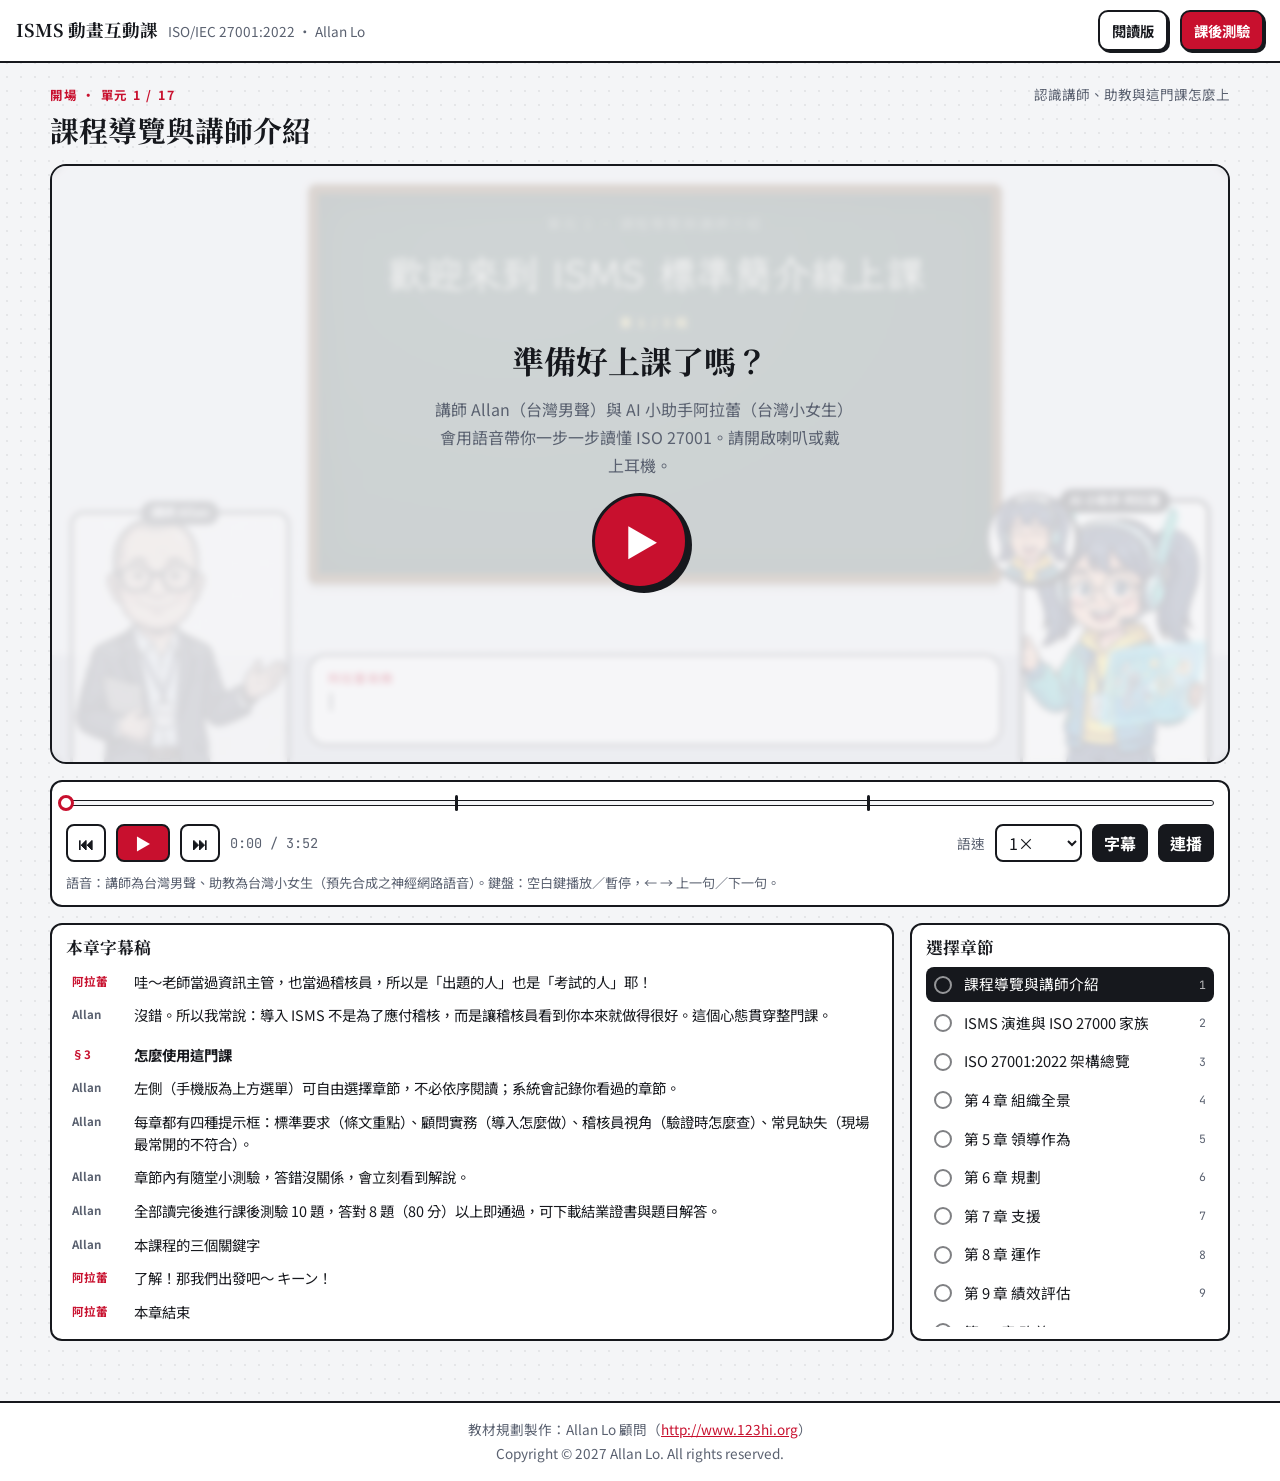
==== commit 54583195: "加入教材製作與版權標示 - 閱讀版、動畫互動版頁尾顯示：教材規劃製作 Allan Lo 顧問（http://www.123hi.org）與 Copyright © 2027 Allan Lo - 結業" ====
--- a/play.html
+++ b/play.html
@@ -71,6 +71,10 @@
     </div>
   </div>
 </main>
+<footer class="site-foot">
+  <p>教材規劃製作：Allan Lo 顧問（<a href="http://www.123hi.org" target="_blank" rel="noopener">http://www.123hi.org</a>）</p>
+  <p>Copyright © 2027 Allan Lo. All rights reserved.</p>
+</footer>
 
 <script src="js/characters.js"></script>
 <script src="js/content-1.js"></script>
--- a/css/style.css
+++ b/css/style.css
@@ -271,6 +271,15 @@
 
 #printArea { display: none; }
 
+/* 版權頁尾 */
+.site-foot {
+  border-top: 2px solid var(--ink); background: var(--surface); color: var(--muted);
+  padding-inline: 16px; padding-block: 16px calc(16px + env(safe-area-inset-bottom, 0px));
+  text-align: center; font-size: .85rem; line-height: 1.6; display: grid; gap: 2px;
+}
+.site-foot p { margin: 0; }
+.site-foot a { color: var(--seal); }
+
 /* 手機版 */
 @media (max-width: 900px) {
   .shell { grid-template-columns: minmax(0, 1fr); }
@@ -302,7 +311,7 @@
 /* 列印：只印證書與題解 */
 @media print {
   body { background: #fff; color: #000; }
-  .topbar, .shell { display: none !important; }
+  .topbar, .shell, .site-foot { display: none !important; }
   #printArea { display: block !important; }
   #printArea img { width: 100%; page-break-after: always; }
   #printArea h2 { font-size: 16pt; margin: 0 0 8pt; }
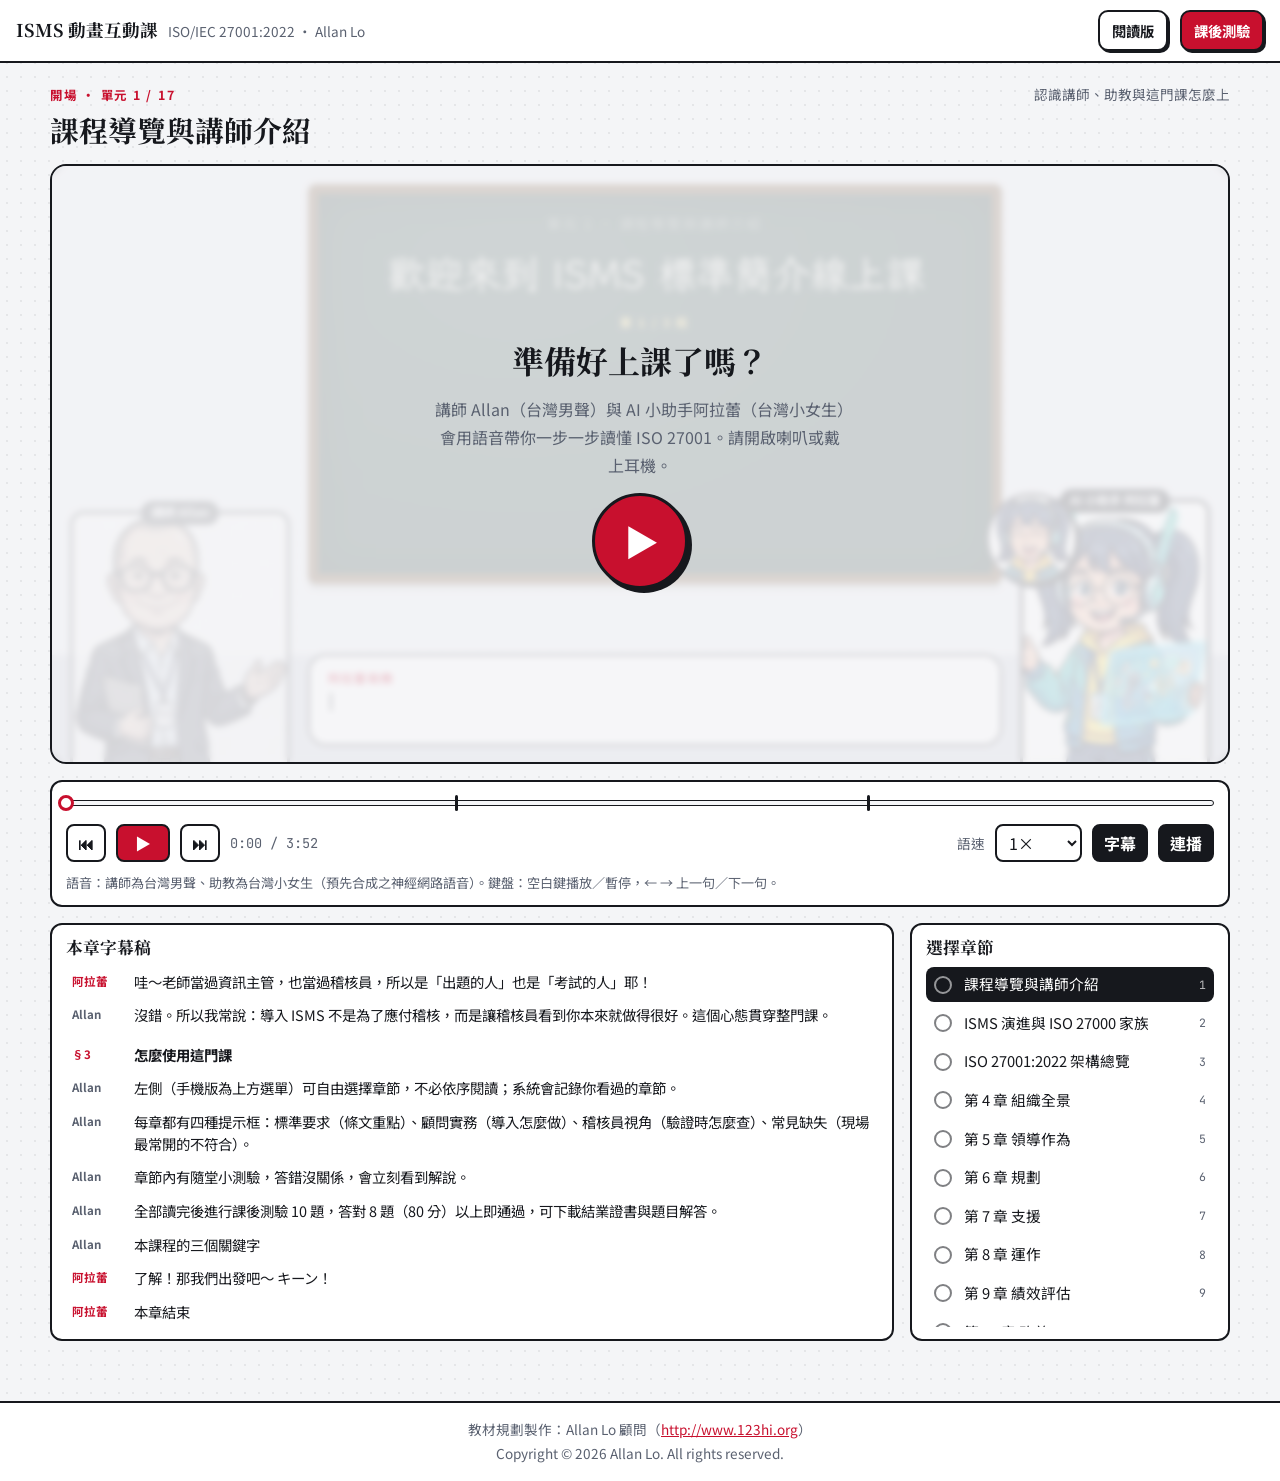
==== commit 7d44f1ba: "版權年份更正為 2026 Co-Authored-By: Claude Opus 5.5 <noreply@anthropic.com> Claude-Session: https://claude." ====
--- a/play.html
+++ b/play.html
@@ -73,7 +73,7 @@
 </main>
 <footer class="site-foot">
   <p>教材規劃製作：Allan Lo 顧問（<a href="http://www.123hi.org" target="_blank" rel="noopener">http://www.123hi.org</a>）</p>
-  <p>Copyright © 2027 Allan Lo. All rights reserved.</p>
+  <p>Copyright © 2026 Allan Lo. All rights reserved.</p>
 </footer>
 
 <script src="js/characters.js"></script>
